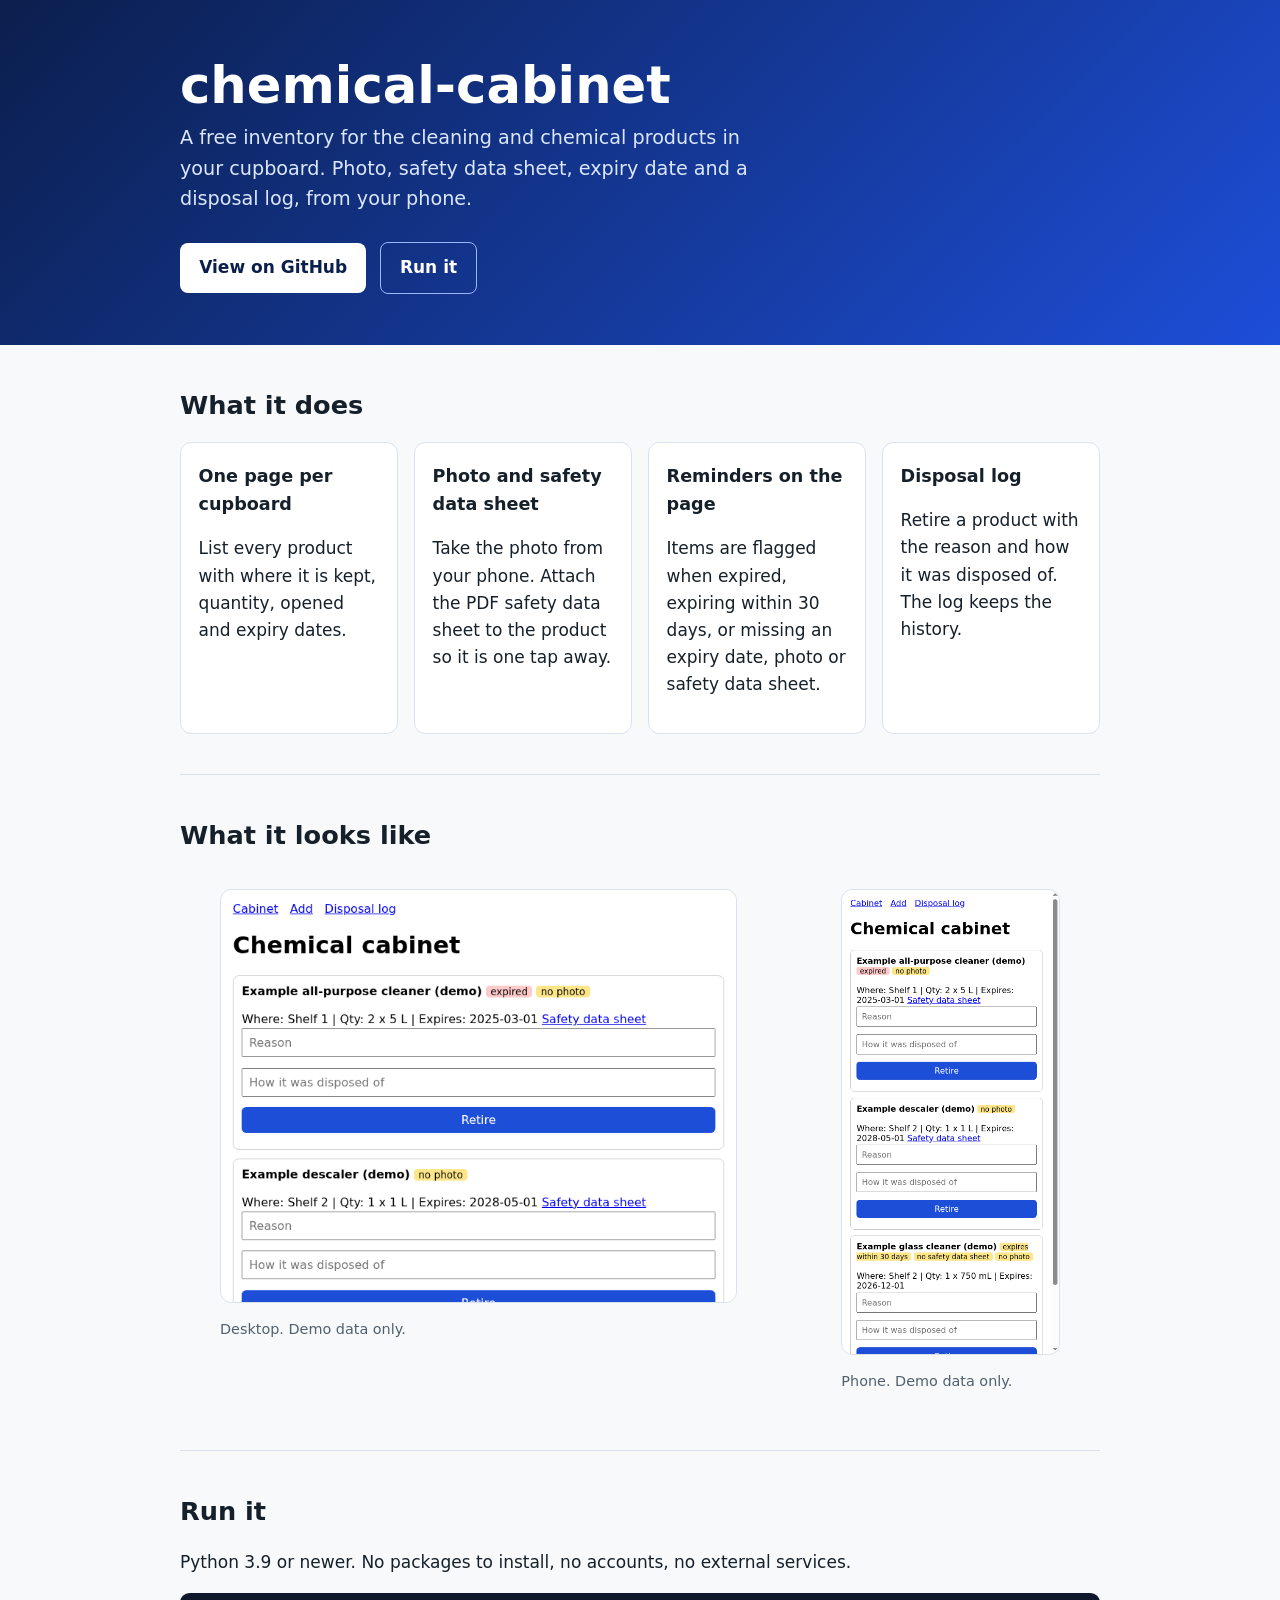
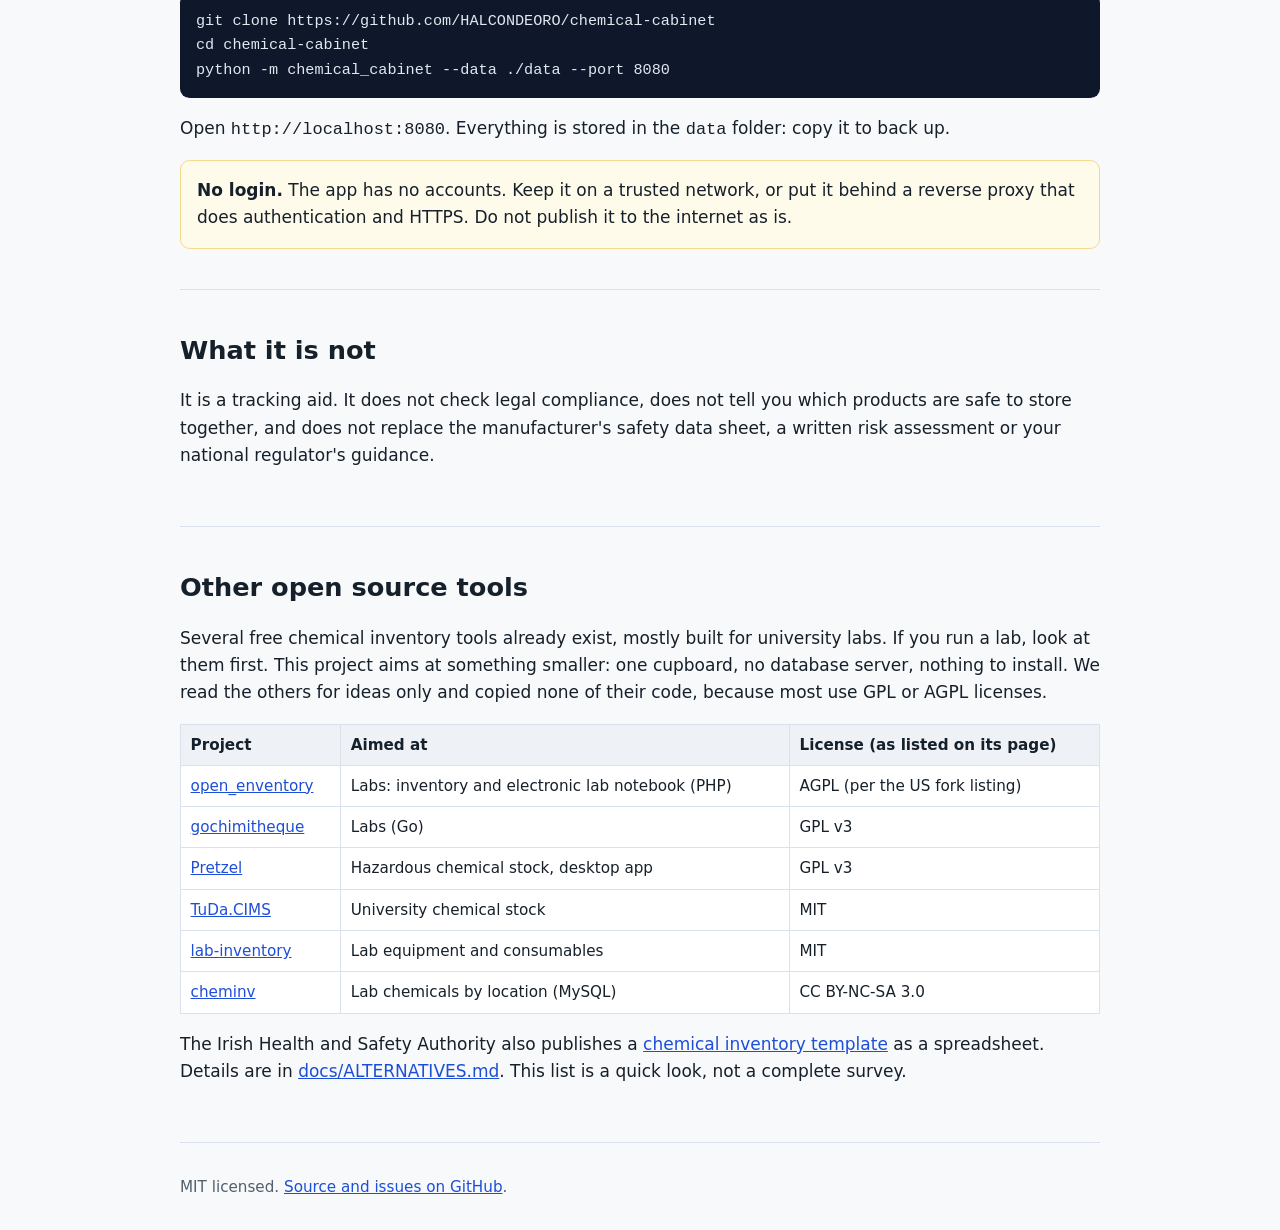
==== docs/index.html @ fd1d48db "Initial version: inventory, expiry flags, disposal log, docs and project page" ====
<!doctype html>
<html lang="en">
<head>
<meta charset="utf-8">
<meta name="viewport" content="width=device-width, initial-scale=1">
<title>chemical-cabinet: a free chemical cupboard inventory</title>
<meta name="description" content="Free, self-hosted inventory for the chemical products in a cupboard: photos, safety data sheets, expiry checks and a disposal log. For associations and small businesses.">
<style>
:root{--ink:#16202a;--mute:#52606d;--bg:#f7f9fb;--card:#fff;--line:#d9e2ec;--brand:#1d4ed8;--warn:#fde68a}
*{box-sizing:border-box}
body{margin:0;font:17px/1.6 system-ui,-apple-system,Segoe UI,Roboto,sans-serif;color:var(--ink);background:var(--bg)}
.wrap{max-width:60rem;margin:auto;padding:0 1.25rem}
header{background:linear-gradient(135deg,#0b1f4d,#1d4ed8);color:#fff;padding:3.5rem 0 3rem}
header h1{font-size:clamp(2rem,6vw,3.2rem);margin:0 0 .5rem;line-height:1.15}
header p{font-size:1.2rem;max-width:38rem;margin:.3rem 0 1.5rem;color:#dbe7ff}
.btn{display:inline-block;background:#fff;color:#0b1f4d;padding:.7rem 1.2rem;border-radius:.5rem;font-weight:600;text-decoration:none;margin:.2rem .5rem .2rem 0}
.btn.alt{background:transparent;color:#fff;border:1px solid #9bb7ff}
section{padding:2.5rem 0;border-bottom:1px solid var(--line)}
h2{font-size:1.6rem;margin:0 0 1rem}
.grid{display:grid;gap:1rem;grid-template-columns:repeat(auto-fit,minmax(12.5rem,1fr))}
.card{background:var(--card);border:1px solid var(--line);border-radius:.7rem;padding:1.1rem}
.card h3{margin:.1rem 0 .4rem;font-size:1.1rem}
.shots{display:grid;gap:1.5rem;grid-template-columns:1fr;align-items:start}
@media(min-width:760px){.shots{grid-template-columns:2fr 1fr}}
.shots img{width:100%;height:auto;border:1px solid var(--line);border-radius:.7rem;background:#fff}
figcaption{color:var(--mute);font-size:.9rem;margin-top:.4rem}
pre{background:#0f172a;color:#e2e8f0;padding:1rem;border-radius:.6rem;overflow:auto;font-size:.95rem}
.note{background:#fffbeb;border:1px solid #f5d98b;border-radius:.6rem;padding:1rem}
table{border-collapse:collapse;width:100%;font-size:.95rem;background:#fff}
th,td{border:1px solid var(--line);padding:.5rem .6rem;text-align:left;vertical-align:top}
th{background:#eef2f7}
.tablewrap{overflow-x:auto}
a{color:var(--brand)}
footer{padding:2rem 0;color:var(--mute);font-size:.95rem}
</style>
</head>
<body>
<header><div class="wrap">
<h1>chemical-cabinet</h1>
<p>A free inventory for the cleaning and chemical products in your cupboard. Photo, safety data sheet, expiry date and a disposal log, from your phone.</p>
<a class="btn" href="https://github.com/HALCONDEORO/chemical-cabinet">View on GitHub</a>
<a class="btn alt" href="#run">Run it</a>
</div></header>
<main class="wrap">
<section>
<h2>What it does</h2>
<div class="grid">
<div class="card"><h3>One page per cupboard</h3><p>List every product with where it is kept, quantity, opened and expiry dates.</p></div>
<div class="card"><h3>Photo and safety data sheet</h3><p>Take the photo from your phone. Attach the PDF safety data sheet to the product so it is one tap away.</p></div>
<div class="card"><h3>Reminders on the page</h3><p>Items are flagged when expired, expiring within 30 days, or missing an expiry date, photo or safety data sheet.</p></div>
<div class="card"><h3>Disposal log</h3><p>Retire a product with the reason and how it was disposed of. The log keeps the history.</p></div>
</div>
</section>
<section>
<h2>What it looks like</h2>
<div class="shots">
<figure><img src="assets/app-desktop.png" alt="Cabinet page on a desktop browser with demo products and expiry flags"><figcaption>Desktop. Demo data only.</figcaption></figure>
<figure><img src="assets/app-mobile.png" alt="Cabinet page on a phone with demo products and expiry flags"><figcaption>Phone. Demo data only.</figcaption></figure>
</div>
</section>
<section id="run">
<h2>Run it</h2>
<p>Python 3.9 or newer. No packages to install, no accounts, no external services.</p>
<pre>git clone https://github.com/HALCONDEORO/chemical-cabinet
cd chemical-cabinet
python -m chemical_cabinet --data ./data --port 8080</pre>
<p>Open <code>http://localhost:8080</code>. Everything is stored in the <code>data</code> folder: copy it to back up.</p>
<div class="note"><b>No login.</b> The app has no accounts. Keep it on a trusted network, or put it behind a reverse proxy that does authentication and HTTPS. Do not publish it to the internet as is.</div>
</section>
<section>
<h2>What it is not</h2>
<p>It is a tracking aid. It does not check legal compliance, does not tell you which products are safe to store together, and does not replace the manufacturer's safety data sheet, a written risk assessment or your national regulator's guidance.</p>
</section>
<section>
<h2>Other open source tools</h2>
<p>Several free chemical inventory tools already exist, mostly built for university labs. If you run a lab, look at them first. This project aims at something smaller: one cupboard, no database server, nothing to install. We read the others for ideas only and copied none of their code, because most use GPL or AGPL licenses.</p>
<div class="tablewrap"><table>
<tr><th>Project</th><th>Aimed at</th><th>License (as listed on its page)</th></tr>
<tr><td><a href="https://github.com/ICIQ-DMP/open-enventory">open_enventory</a></td><td>Labs: inventory and electronic lab notebook (PHP)</td><td>AGPL (per the US fork listing)</td></tr>
<tr><td><a href="https://github.com/tbellembois/gochimitheque">gochimitheque</a></td><td>Labs (Go)</td><td>GPL v3</td></tr>
<tr><td><a href="https://github.com/GetPretzel/Pretzel">Pretzel</a></td><td>Hazardous chemical stock, desktop app</td><td>GPL v3</td></tr>
<tr><td><a href="https://github.com/projectcims/tuda.cims">TuDa.CIMS</a></td><td>University chemical stock</td><td>MIT</td></tr>
<tr><td><a href="https://github.com/hitaishi2222/lab-inventory">lab-inventory</a></td><td>Lab equipment and consumables</td><td>MIT</td></tr>
<tr><td><a href="https://github.com/tmorrell/cheminv">cheminv</a></td><td>Lab chemicals by location (MySQL)</td><td>CC BY-NC-SA 3.0</td></tr>
</table></div>
<p>The Irish Health and Safety Authority also publishes a <a href="https://www.hsa.ie/eng/publications_and_forms/publications/chemical_and_hazardous_substances/chemical_inventory_template/">chemical inventory template</a> as a spreadsheet. Details are in <a href="https://github.com/HALCONDEORO/chemical-cabinet/blob/main/docs/ALTERNATIVES.md">docs/ALTERNATIVES.md</a>. This list is a quick look, not a complete survey.</p>
</section>
</main>
<footer><div class="wrap">MIT licensed. <a href="https://github.com/HALCONDEORO/chemical-cabinet">Source and issues on GitHub</a>.</div></footer>
</body>
</html>
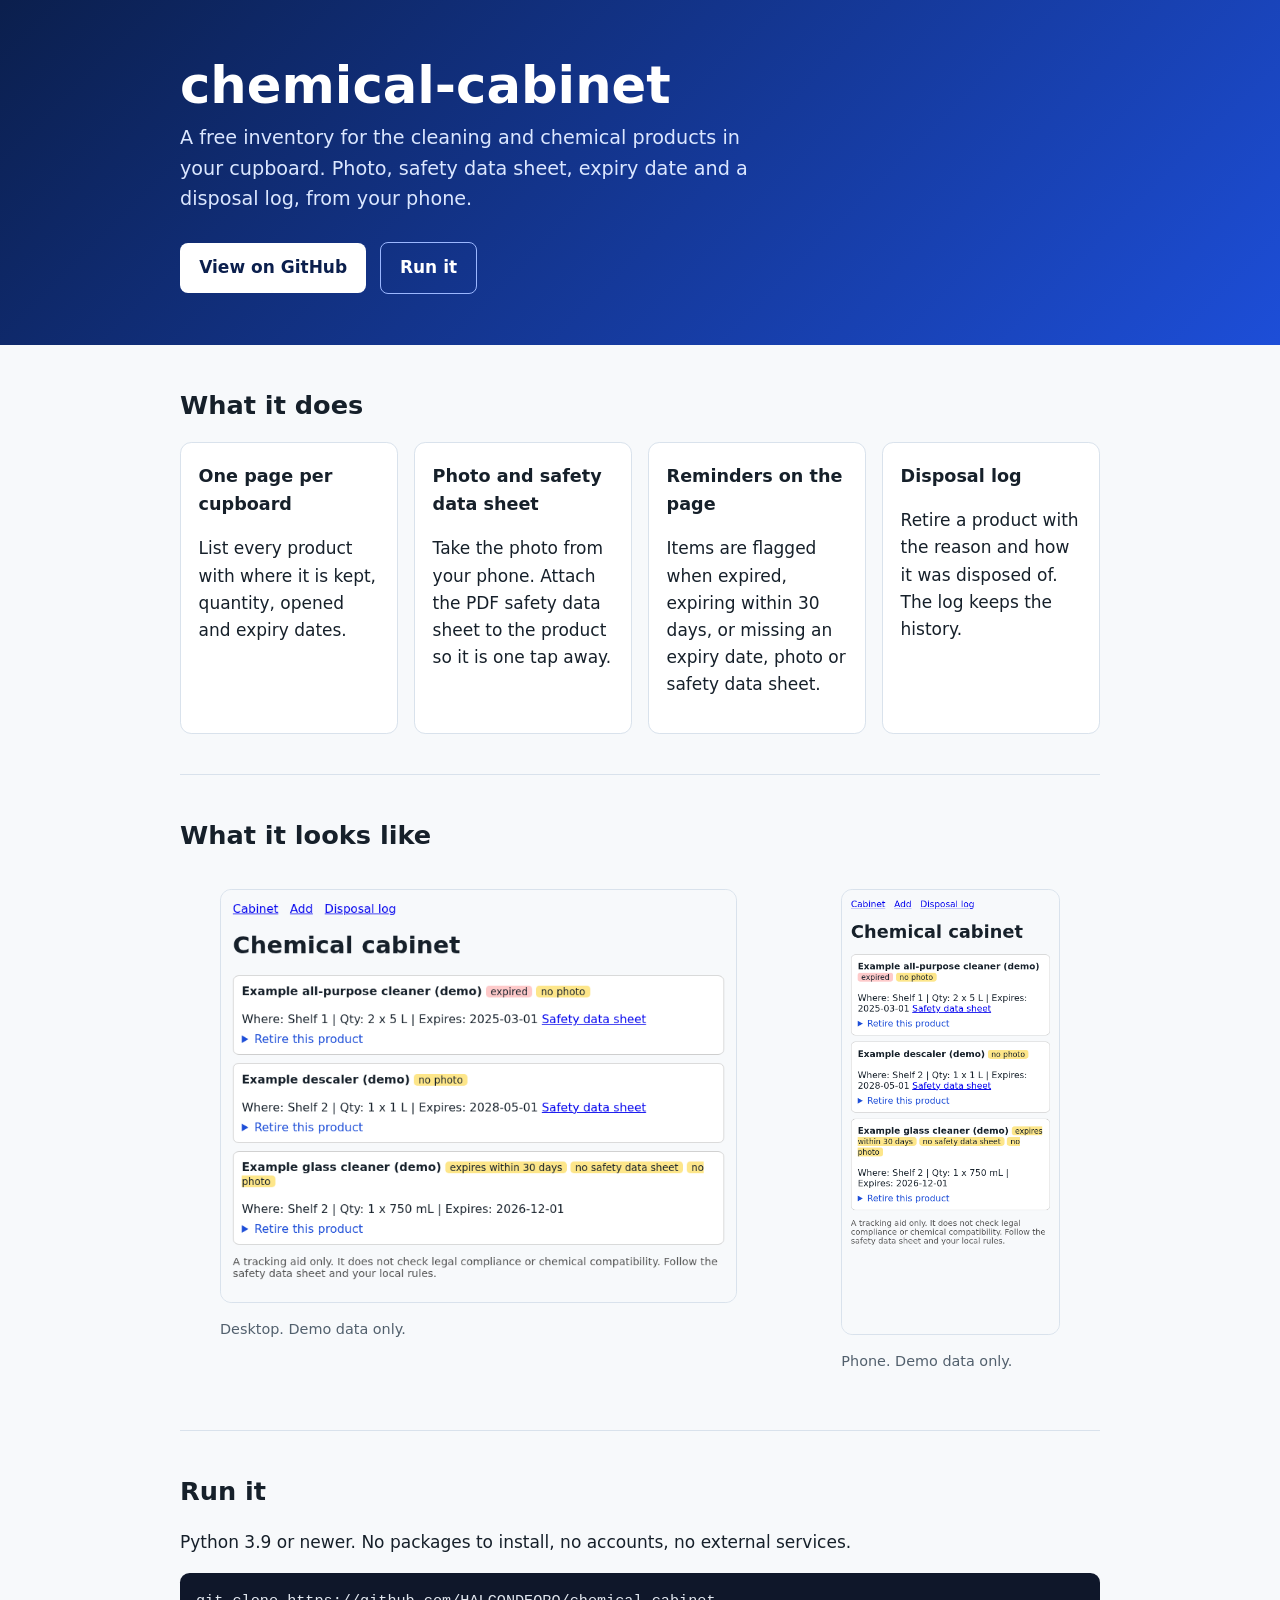
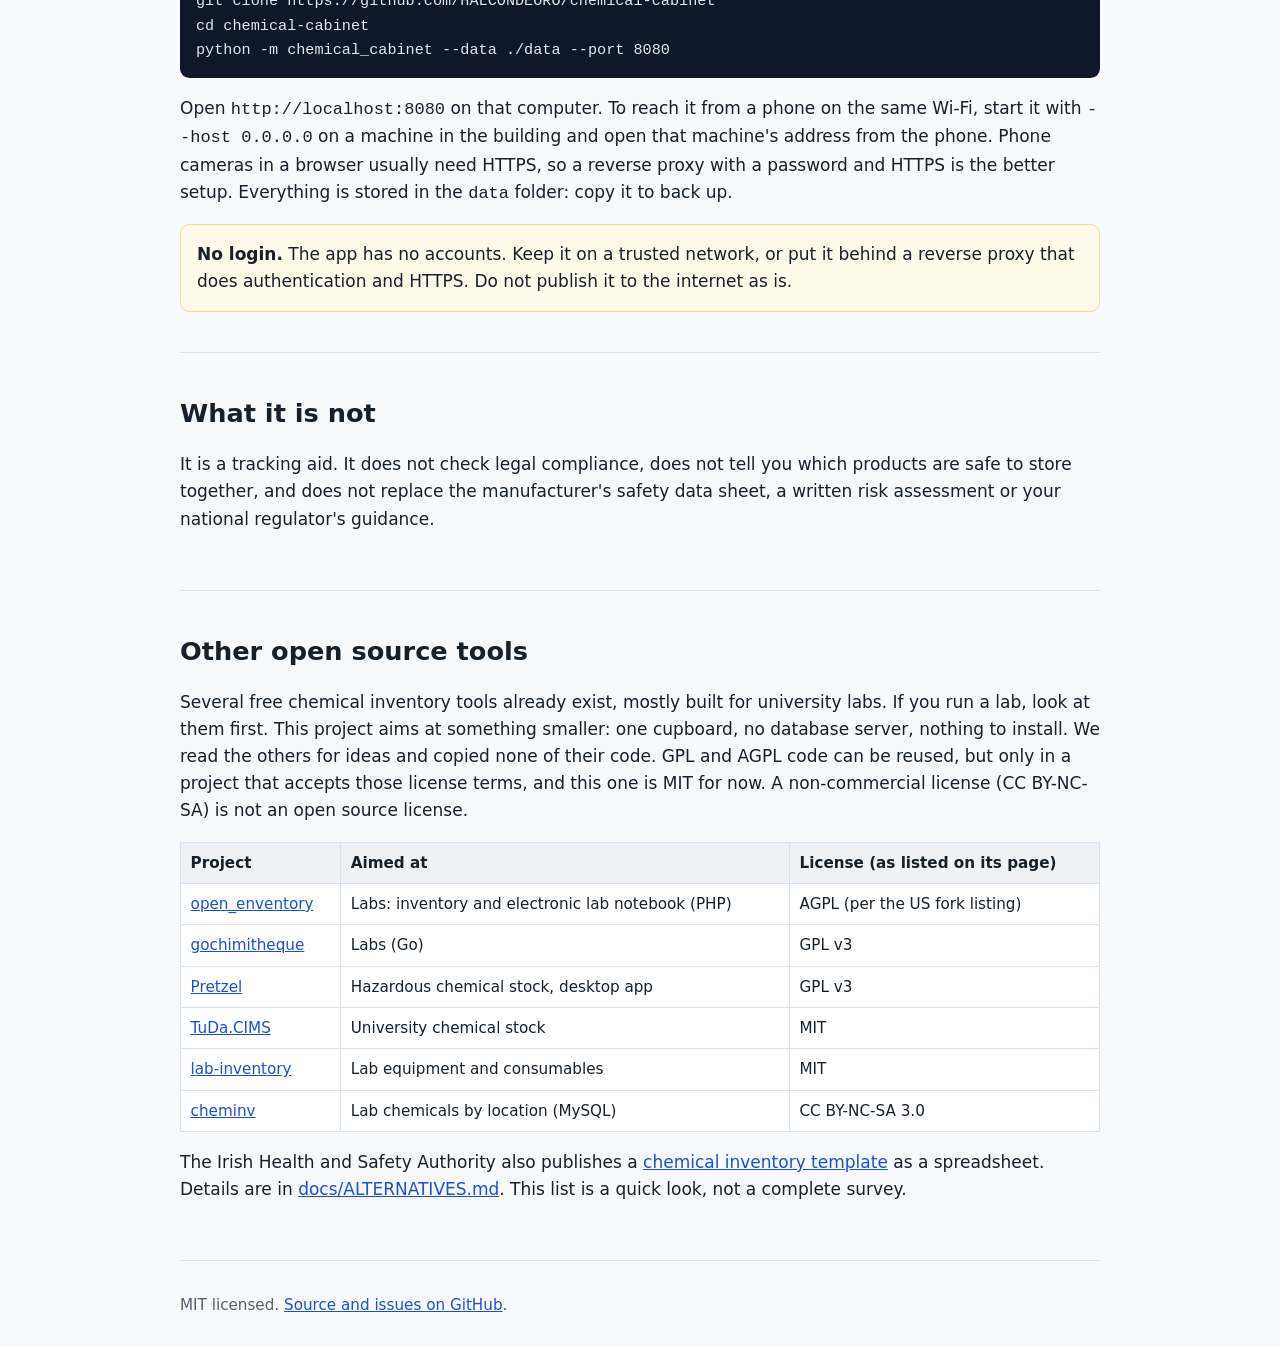
==== commit 5eaed19f: "Explain LAN use, soften license wording, compact retire form" ====
--- a/docs/index.html
+++ b/docs/index.html
@@ -64,7 +64,7 @@
 <pre>git clone https://github.com/HALCONDEORO/chemical-cabinet
 cd chemical-cabinet
 python -m chemical_cabinet --data ./data --port 8080</pre>
-<p>Open <code>http://localhost:8080</code>. Everything is stored in the <code>data</code> folder: copy it to back up.</p>
+<p>Open <code>http://localhost:8080</code> on that computer. To reach it from a phone on the same Wi-Fi, start it with <code>--host 0.0.0.0</code> on a machine in the building and open that machine's address from the phone. Phone cameras in a browser usually need HTTPS, so a reverse proxy with a password and HTTPS is the better setup. Everything is stored in the <code>data</code> folder: copy it to back up.</p>
 <div class="note"><b>No login.</b> The app has no accounts. Keep it on a trusted network, or put it behind a reverse proxy that does authentication and HTTPS. Do not publish it to the internet as is.</div>
 </section>
 <section>
@@ -73,7 +73,7 @@
 </section>
 <section>
 <h2>Other open source tools</h2>
-<p>Several free chemical inventory tools already exist, mostly built for university labs. If you run a lab, look at them first. This project aims at something smaller: one cupboard, no database server, nothing to install. We read the others for ideas only and copied none of their code, because most use GPL or AGPL licenses.</p>
+<p>Several free chemical inventory tools already exist, mostly built for university labs. If you run a lab, look at them first. This project aims at something smaller: one cupboard, no database server, nothing to install. We read the others for ideas and copied none of their code. GPL and AGPL code can be reused, but only in a project that accepts those license terms, and this one is MIT for now. A non-commercial license (CC BY-NC-SA) is not an open source license.</p>
 <div class="tablewrap"><table>
 <tr><th>Project</th><th>Aimed at</th><th>License (as listed on its page)</th></tr>
 <tr><td><a href="https://github.com/ICIQ-DMP/open-enventory">open_enventory</a></td><td>Labs: inventory and electronic lab notebook (PHP)</td><td>AGPL (per the US fork listing)</td></tr>
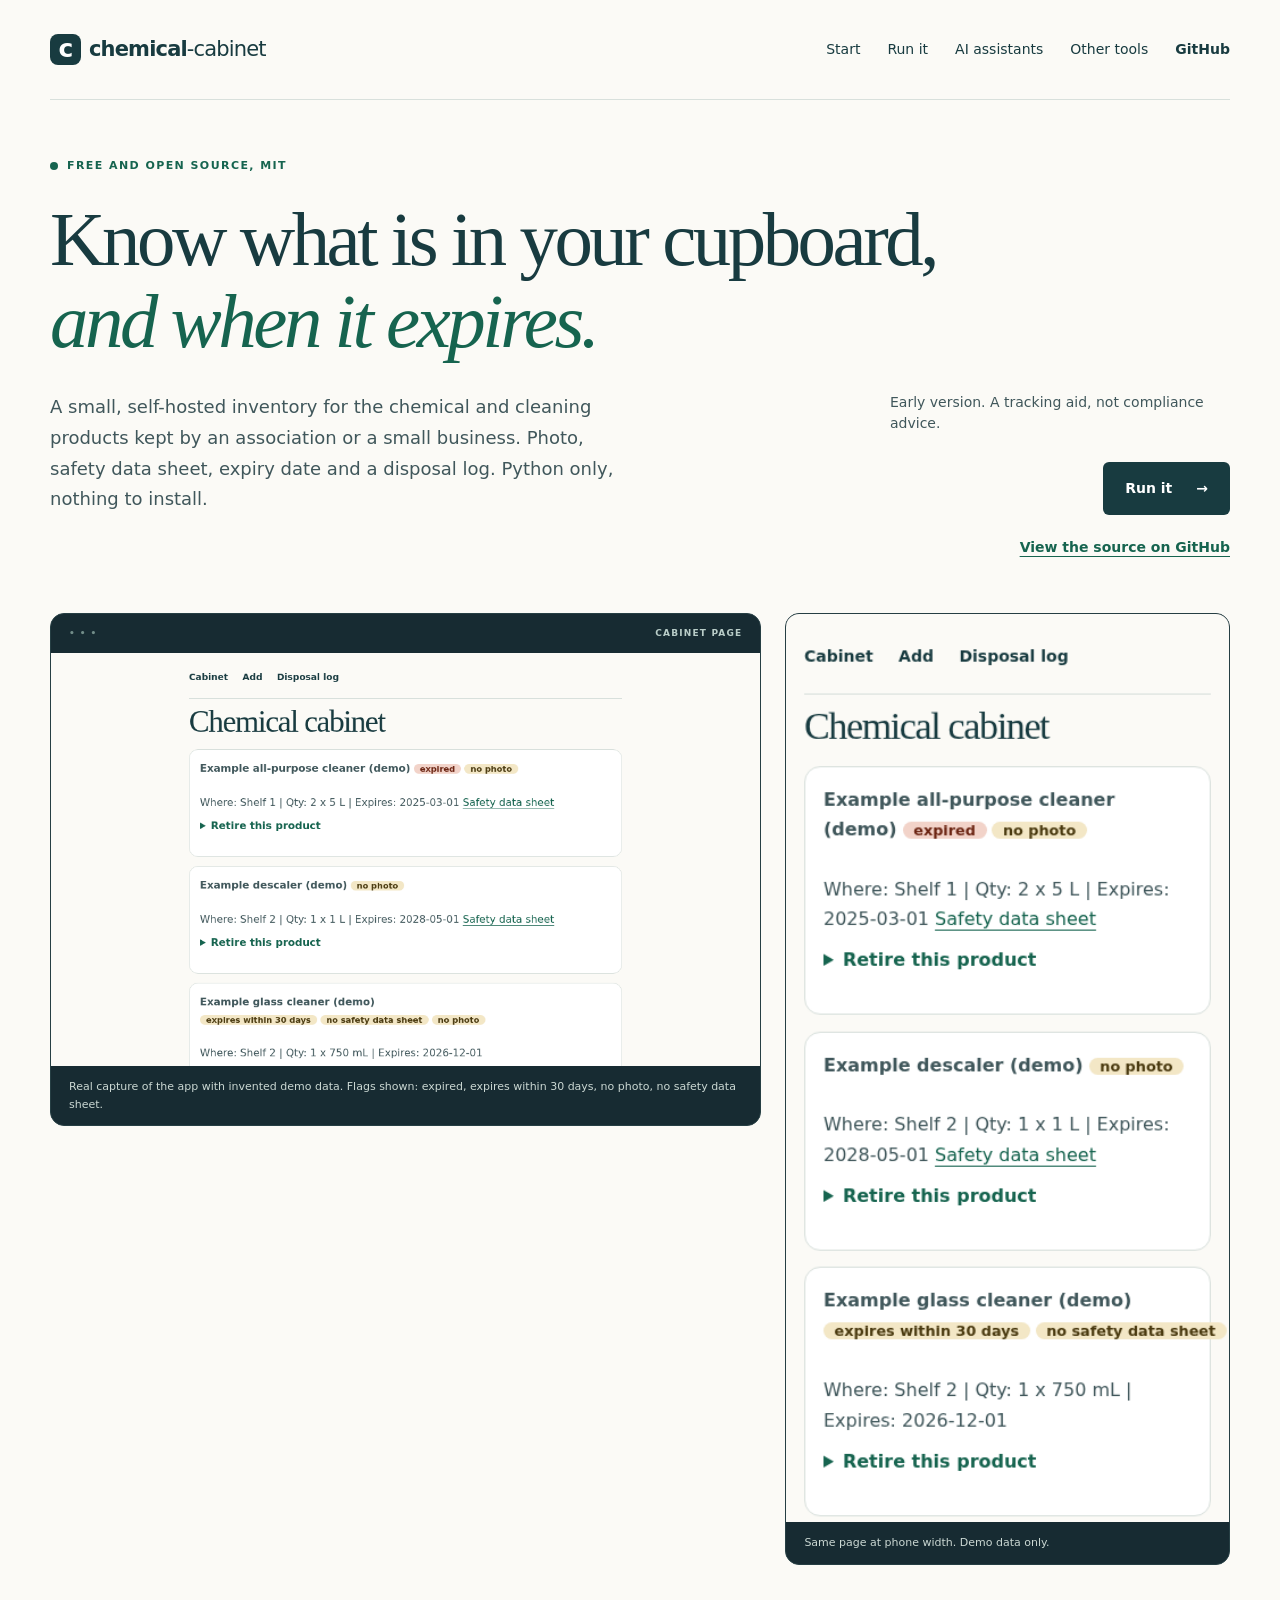
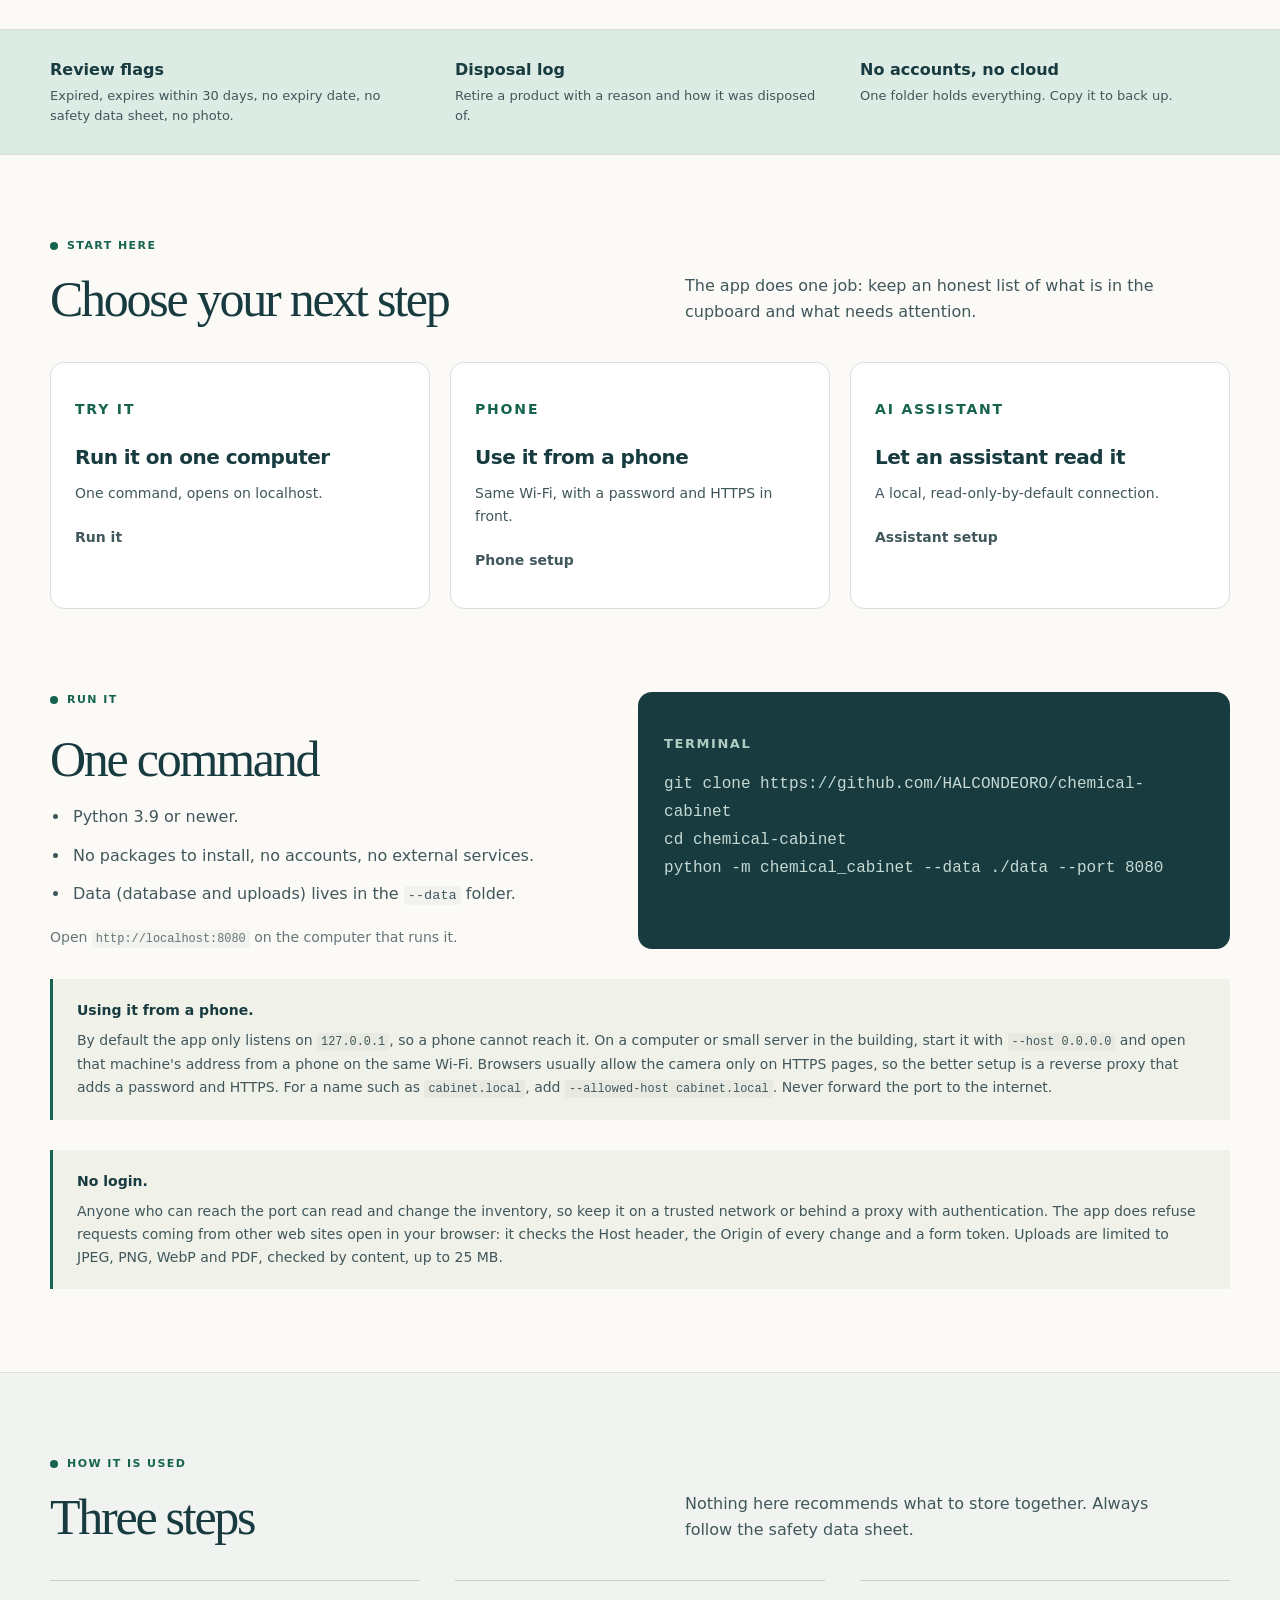
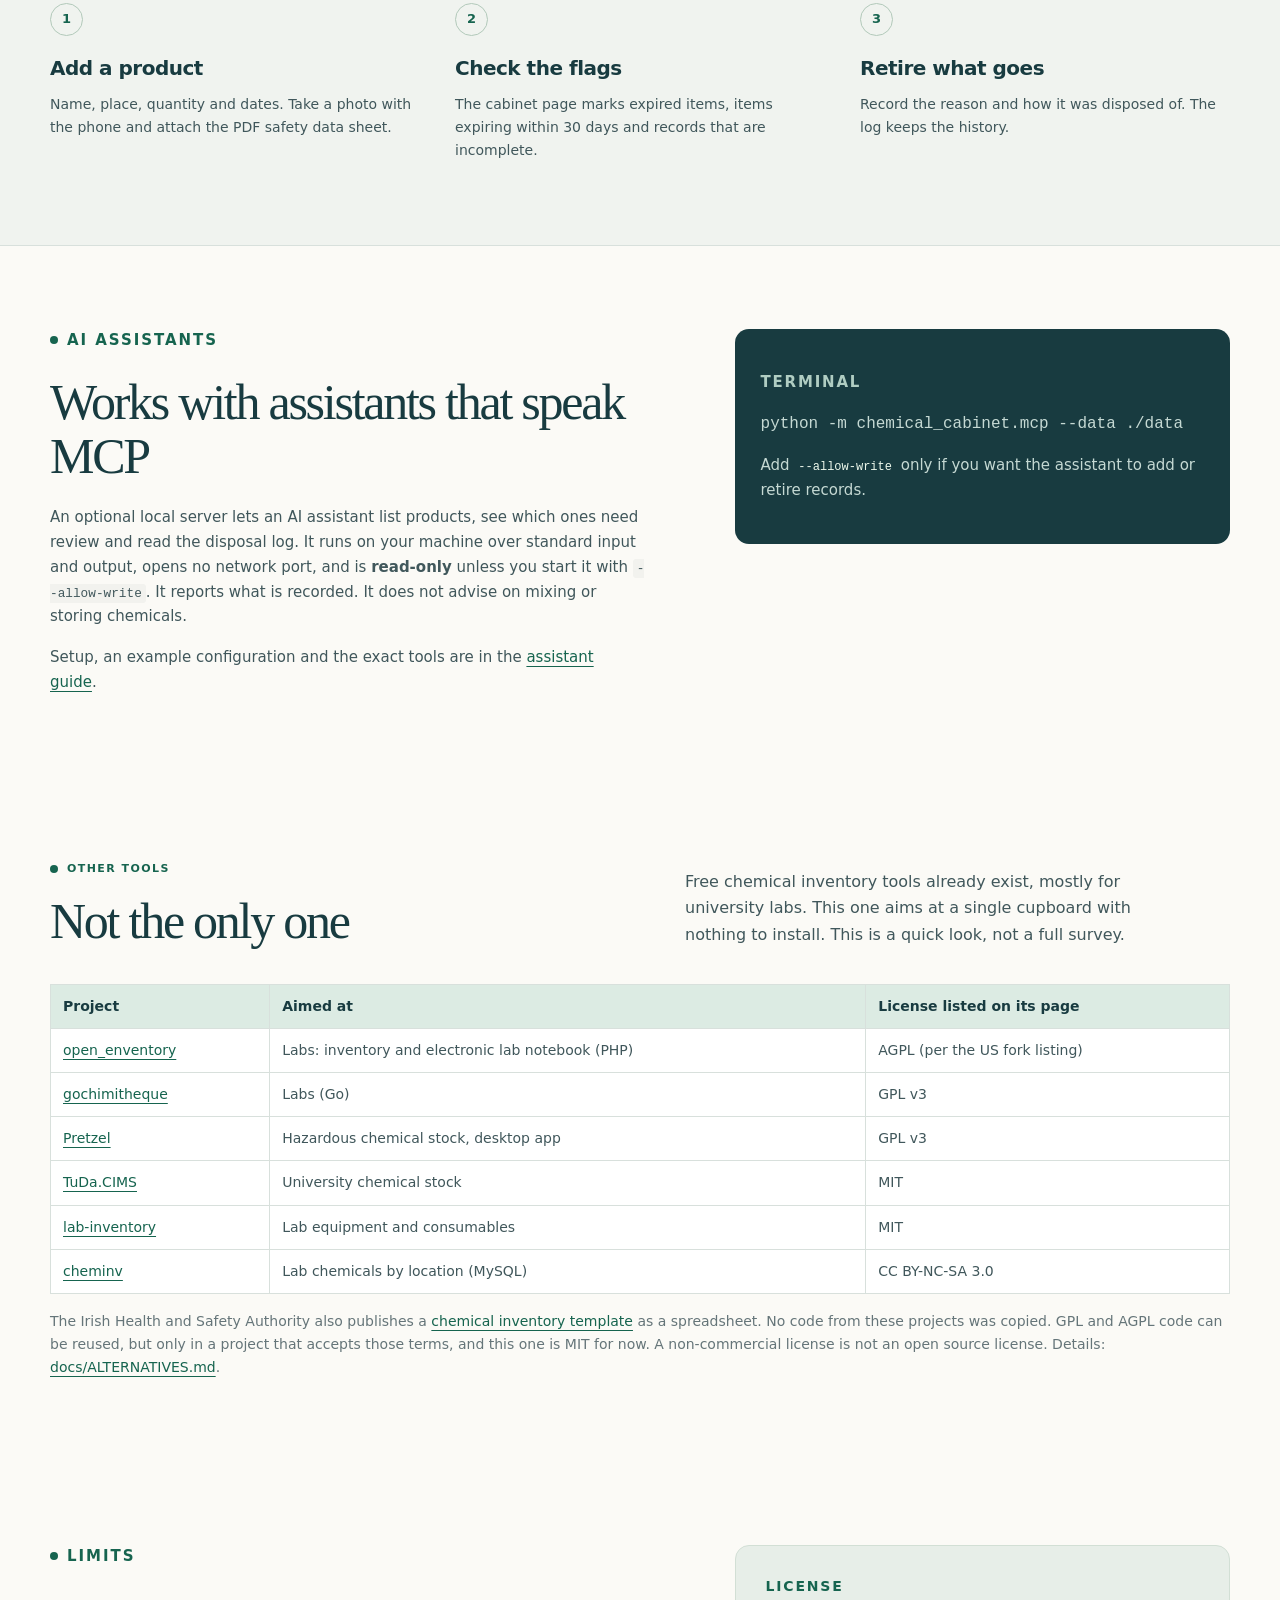
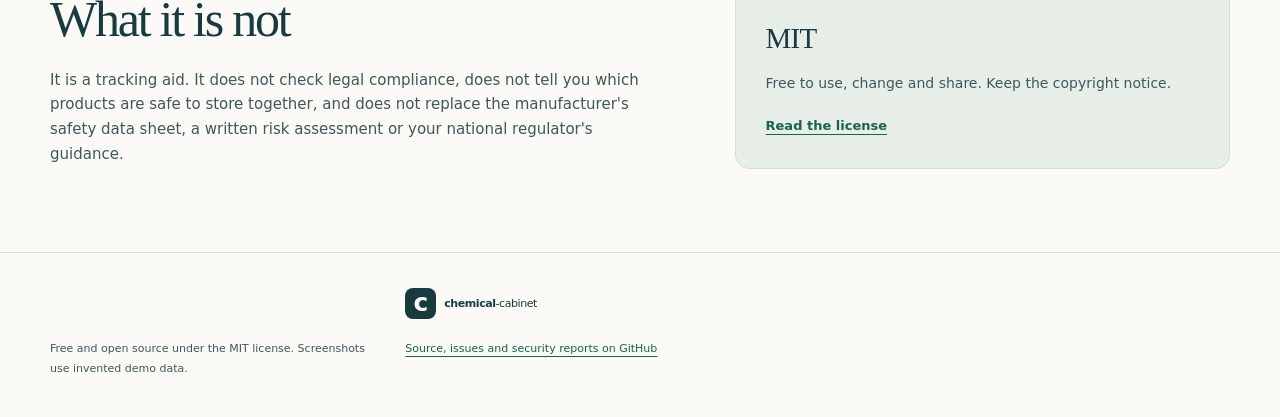
==== commit 75f6fd50: "Add CSRF/Host/Origin checks, MCP server, AI guide, restyled site and app" ====
--- a/docs/index.html
+++ b/docs/index.html
@@ -3,79 +3,85 @@
 <head>
 <meta charset="utf-8">
 <meta name="viewport" content="width=device-width, initial-scale=1">
-<title>chemical-cabinet: a free chemical cupboard inventory</title>
+<title>chemical-cabinet: a free inventory for your chemical cupboard</title>
 <meta name="description" content="Free, self-hosted inventory for the chemical products in a cupboard: photos, safety data sheets, expiry checks and a disposal log. For associations and small businesses.">
-<style>
-:root{--ink:#16202a;--mute:#52606d;--bg:#f7f9fb;--card:#fff;--line:#d9e2ec;--brand:#1d4ed8;--warn:#fde68a}
-*{box-sizing:border-box}
-body{margin:0;font:17px/1.6 system-ui,-apple-system,Segoe UI,Roboto,sans-serif;color:var(--ink);background:var(--bg)}
-.wrap{max-width:60rem;margin:auto;padding:0 1.25rem}
-header{background:linear-gradient(135deg,#0b1f4d,#1d4ed8);color:#fff;padding:3.5rem 0 3rem}
-header h1{font-size:clamp(2rem,6vw,3.2rem);margin:0 0 .5rem;line-height:1.15}
-header p{font-size:1.2rem;max-width:38rem;margin:.3rem 0 1.5rem;color:#dbe7ff}
-.btn{display:inline-block;background:#fff;color:#0b1f4d;padding:.7rem 1.2rem;border-radius:.5rem;font-weight:600;text-decoration:none;margin:.2rem .5rem .2rem 0}
-.btn.alt{background:transparent;color:#fff;border:1px solid #9bb7ff}
-section{padding:2.5rem 0;border-bottom:1px solid var(--line)}
-h2{font-size:1.6rem;margin:0 0 1rem}
-.grid{display:grid;gap:1rem;grid-template-columns:repeat(auto-fit,minmax(12.5rem,1fr))}
-.card{background:var(--card);border:1px solid var(--line);border-radius:.7rem;padding:1.1rem}
-.card h3{margin:.1rem 0 .4rem;font-size:1.1rem}
-.shots{display:grid;gap:1.5rem;grid-template-columns:1fr;align-items:start}
-@media(min-width:760px){.shots{grid-template-columns:2fr 1fr}}
-.shots img{width:100%;height:auto;border:1px solid var(--line);border-radius:.7rem;background:#fff}
-figcaption{color:var(--mute);font-size:.9rem;margin-top:.4rem}
-pre{background:#0f172a;color:#e2e8f0;padding:1rem;border-radius:.6rem;overflow:auto;font-size:.95rem}
-.note{background:#fffbeb;border:1px solid #f5d98b;border-radius:.6rem;padding:1rem}
-table{border-collapse:collapse;width:100%;font-size:.95rem;background:#fff}
-th,td{border:1px solid var(--line);padding:.5rem .6rem;text-align:left;vertical-align:top}
-th{background:#eef2f7}
-.tablewrap{overflow-x:auto}
-a{color:var(--brand)}
-footer{padding:2rem 0;color:var(--mute);font-size:.95rem}
-</style>
+<link rel="stylesheet" href="site/styles.css">
+<style>.lead-hero{margin-top:42px;border-radius:var(--radius);overflow:hidden}.lead-hero img{display:block;width:100%;height:auto}.faces{display:grid;grid-template-columns:1.6fr 1fr;gap:24px;margin-top:42px;align-items:start}.faces figure{background:#172b32;border-radius:var(--radius);overflow:hidden;border:1px solid #263f44}.faces img{display:block;width:100%;height:auto}.faces figcaption{padding:12px 18px;color:#cbd8d3;font-size:11px;line-height:1.6}.table-wrap{overflow-x:auto}table{border-collapse:collapse;width:100%;font-size:14px;background:#fff}th,td{border:1px solid var(--line);padding:10px 12px;text-align:left;vertical-align:top}th{background:var(--mint);color:var(--ink)}@media(max-width:850px){.faces{grid-template-columns:1fr}}.brand-icon{margin-right:8px}</style>
 </head>
 <body>
-<header><div class="wrap">
-<h1>chemical-cabinet</h1>
-<p>A free inventory for the cleaning and chemical products in your cupboard. Photo, safety data sheet, expiry date and a disposal log, from your phone.</p>
-<a class="btn" href="https://github.com/HALCONDEORO/chemical-cabinet">View on GitHub</a>
-<a class="btn alt" href="#run">Run it</a>
-</div></header>
-<main class="wrap">
-<section>
-<h2>What it does</h2>
-<div class="grid">
-<div class="card"><h3>One page per cupboard</h3><p>List every product with where it is kept, quantity, opened and expiry dates.</p></div>
-<div class="card"><h3>Photo and safety data sheet</h3><p>Take the photo from your phone. Attach the PDF safety data sheet to the product so it is one tap away.</p></div>
-<div class="card"><h3>Reminders on the page</h3><p>Items are flagged when expired, expiring within 30 days, or missing an expiry date, photo or safety data sheet.</p></div>
-<div class="card"><h3>Disposal log</h3><p>Retire a product with the reason and how it was disposed of. The log keeps the history.</p></div>
+<a class="skip" href="#start">Skip to content</a>
+<div class="wrap">
+<header class="header">
+<a class="brand" href="#top"><span class="brand-icon">c</span>chemical<span class="brand-light">-cabinet</span></a>
+<nav aria-label="Main"><a href="#start">Start</a><a href="#run">Run it</a><a href="#ai">AI assistants</a><a href="#others">Other tools</a><a class="repo" href="https://github.com/HALCONDEORO/chemical-cabinet">GitHub</a></nav>
+</header>
+<main id="top">
+<section class="hero">
+<p class="eyebrow"><span class="signal"></span>Free and open source, MIT</p>
+<h1>Know what is in your cupboard, <em>and when it expires.</em></h1>
+<div class="hero-bottom">
+<p>A small, self-hosted inventory for the chemical and cleaning products kept by an association or a small business. Photo, safety data sheet, expiry date and a disposal log. Python only, nothing to install.</p>
+<div class="hero-actions">
+<p class="hero-status">Early version. A tracking aid, not compliance advice.</p>
+<a class="button" href="#run">Run it <span aria-hidden="true">&rarr;</span></a>
+<a class="text-link" href="https://github.com/HALCONDEORO/chemical-cabinet">View the source on GitHub</a>
+</div>
+</div>
+<div class="faces">
+<figure><div class="window-bar" style="display:flex;justify-content:space-between;padding:12px 18px;color:#b9cdc8;font-size:9px;letter-spacing:.13em;font-weight:650"><span style="letter-spacing:5px;color:#728d89">&bull;&bull;&bull;</span><span>CABINET PAGE</span></div><img src="assets/app-desktop.png" alt="The cabinet page in a desktop browser, listing three demo products with review flags"><figcaption>Real capture of the app with invented demo data. Flags shown: expired, expires within 30 days, no photo, no safety data sheet.</figcaption></figure>
+<figure><img src="assets/app-mobile.png" alt="The cabinet page on a phone"><figcaption>Same page at phone width. Demo data only.</figcaption></figure>
 </div>
 </section>
-<section>
-<h2>What it looks like</h2>
-<div class="shots">
-<figure><img src="assets/app-desktop.png" alt="Cabinet page on a desktop browser with demo products and expiry flags"><figcaption>Desktop. Demo data only.</figcaption></figure>
-<figure><img src="assets/app-mobile.png" alt="Cabinet page on a phone with demo products and expiry flags"><figcaption>Phone. Demo data only.</figcaption></figure>
+</main>
+</div>
+<div class="summary-band"><div class="wrap summary">
+<p><strong>Review flags</strong><span>Expired, expires within 30 days, no expiry date, no safety data sheet, no photo.</span></p>
+<p><strong>Disposal log</strong><span>Retire a product with a reason and how it was disposed of.</span></p>
+<p><strong>No accounts, no cloud</strong><span>One folder holds everything. Copy it to back up.</span></p>
+</div></div>
+<div class="wrap">
+<section class="section start-section" id="start">
+<div class="section-head"><div><p class="eyebrow"><span class="signal"></span>Start here</p><h2>Choose your next step</h2></div><p>The app does one job: keep an honest list of what is in the cupboard and what needs attention.</p></div>
+<div class="task-routes">
+<a href="#run"><p class="eyebrow">Try it</p><h3>Run it on one computer</h3><p>One command, opens on localhost.</p><span class="text-link">Run it</span></a>
+<a href="#phone"><p class="eyebrow">Phone</p><h3>Use it from a phone</h3><p>Same Wi-Fi, with a password and HTTPS in front.</p><span class="text-link">Phone setup</span></a>
+<a href="#ai"><p class="eyebrow">AI assistant</p><h3>Let an assistant read it</h3><p>A local, read-only-by-default connection.</p><span class="text-link">Assistant setup</span></a>
 </div>
 </section>
-<section id="run">
-<h2>Run it</h2>
-<p>Python 3.9 or newer. No packages to install, no accounts, no external services.</p>
-<pre>git clone https://github.com/HALCONDEORO/chemical-cabinet
+<section class="section" id="run">
+<div class="install-grid">
+<div class="requirements"><p class="eyebrow"><span class="signal"></span>Run it</p><h2>One command</h2>
+<ul><li>Python 3.9 or newer.</li><li>No packages to install, no accounts, no external services.</li><li>Data (database and uploads) lives in the <code>--data</code> folder.</li></ul>
+<p class="muted">Open <code>http://localhost:8080</code> on the computer that runs it.</p></div>
+<div class="terminal"><p class="terminal-title">TERMINAL</p><pre>git clone https://github.com/HALCONDEORO/chemical-cabinet
 cd chemical-cabinet
-python -m chemical_cabinet --data ./data --port 8080</pre>
-<p>Open <code>http://localhost:8080</code> on that computer. To reach it from a phone on the same Wi-Fi, start it with <code>--host 0.0.0.0</code> on a machine in the building and open that machine's address from the phone. Phone cameras in a browser usually need HTTPS, so a reverse proxy with a password and HTTPS is the better setup. Everything is stored in the <code>data</code> folder: copy it to back up.</p>
-<div class="note"><b>No login.</b> The app has no accounts. Keep it on a trusted network, or put it behind a reverse proxy that does authentication and HTTPS. Do not publish it to the internet as is.</div>
+python -m chemical_cabinet --data ./data --port 8080</pre></div>
+</div>
+<div class="note" id="phone"><strong>Using it from a phone.</strong>
+<p>By default the app only listens on <code>127.0.0.1</code>, so a phone cannot reach it. On a computer or small server in the building, start it with <code>--host 0.0.0.0</code> and open that machine's address from a phone on the same Wi-Fi. Browsers usually allow the camera only on HTTPS pages, so the better setup is a reverse proxy that adds a password and HTTPS. For a name such as <code>cabinet.local</code>, add <code>--allowed-host cabinet.local</code>. Never forward the port to the internet.</p></div>
+<div class="note"><strong>No login.</strong>
+<p>Anyone who can reach the port can read and change the inventory, so keep it on a trusted network or behind a proxy with authentication. The app does refuse requests coming from other web sites open in your browser: it checks the Host header, the Origin of every change and a form token. Uploads are limited to JPEG, PNG, WebP and PDF, checked by content, up to 25 MB.</p></div>
 </section>
-<section>
-<h2>What it is not</h2>
-<p>It is a tracking aid. It does not check legal compliance, does not tell you which products are safe to store together, and does not replace the manufacturer's safety data sheet, a written risk assessment or your national regulator's guidance.</p>
+</div>
+<section class="use-section"><div class="wrap section">
+<div class="section-head"><div><p class="eyebrow"><span class="signal"></span>How it is used</p><h2>Three steps</h2></div><p>Nothing here recommends what to store together. Always follow the safety data sheet.</p></div>
+<div class="steps">
+<article><span class="step">1</span><h3>Add a product</h3><p>Name, place, quantity and dates. Take a photo with the phone and attach the PDF safety data sheet.</p></article>
+<article><span class="step">2</span><h3>Check the flags</h3><p>The cabinet page marks expired items, items expiring within 30 days and records that are incomplete.</p></article>
+<article><span class="step">3</span><h3>Retire what goes</h3><p>Record the reason and how it was disposed of. The log keeps the history.</p></article>
+</div>
+</div></section>
+<div class="wrap">
+<section class="section" id="ai">
+<div class="split"><div><p class="eyebrow"><span class="signal"></span>AI assistants</p><h2>Works with assistants that speak MCP</h2>
+<p>An optional local server lets an AI assistant list products, see which ones need review and read the disposal log. It runs on your machine over standard input and output, opens no network port, and is <strong>read-only</strong> unless you start it with <code>--allow-write</code>. It reports what is recorded. It does not advise on mixing or storing chemicals.</p>
+<p>Setup, an example configuration and the exact tools are in the <a href="https://github.com/HALCONDEORO/chemical-cabinet/blob/main/docs/AI-AGENTS.md">assistant guide</a>.</p></div>
+<div class="terminal"><p class="terminal-title">TERMINAL</p><pre>python -m chemical_cabinet.mcp --data ./data</pre><p>Add <code>--allow-write</code> only if you want the assistant to add or retire records.</p></div></div>
 </section>
-<section>
-<h2>Other open source tools</h2>
-<p>Several free chemical inventory tools already exist, mostly built for university labs. If you run a lab, look at them first. This project aims at something smaller: one cupboard, no database server, nothing to install. We read the others for ideas and copied none of their code. GPL and AGPL code can be reused, but only in a project that accepts those license terms, and this one is MIT for now. A non-commercial license (CC BY-NC-SA) is not an open source license.</p>
-<div class="tablewrap"><table>
-<tr><th>Project</th><th>Aimed at</th><th>License (as listed on its page)</th></tr>
+<section class="section" id="others">
+<div class="section-head"><div><p class="eyebrow"><span class="signal"></span>Other tools</p><h2>Not the only one</h2></div><p>Free chemical inventory tools already exist, mostly for university labs. This one aims at a single cupboard with nothing to install. This is a quick look, not a full survey.</p></div>
+<div class="table-wrap"><table>
+<tr><th>Project</th><th>Aimed at</th><th>License listed on its page</th></tr>
 <tr><td><a href="https://github.com/ICIQ-DMP/open-enventory">open_enventory</a></td><td>Labs: inventory and electronic lab notebook (PHP)</td><td>AGPL (per the US fork listing)</td></tr>
 <tr><td><a href="https://github.com/tbellembois/gochimitheque">gochimitheque</a></td><td>Labs (Go)</td><td>GPL v3</td></tr>
 <tr><td><a href="https://github.com/GetPretzel/Pretzel">Pretzel</a></td><td>Hazardous chemical stock, desktop app</td><td>GPL v3</td></tr>
@@ -83,9 +89,14 @@
 <tr><td><a href="https://github.com/hitaishi2222/lab-inventory">lab-inventory</a></td><td>Lab equipment and consumables</td><td>MIT</td></tr>
 <tr><td><a href="https://github.com/tmorrell/cheminv">cheminv</a></td><td>Lab chemicals by location (MySQL)</td><td>CC BY-NC-SA 3.0</td></tr>
 </table></div>
-<p>The Irish Health and Safety Authority also publishes a <a href="https://www.hsa.ie/eng/publications_and_forms/publications/chemical_and_hazardous_substances/chemical_inventory_template/">chemical inventory template</a> as a spreadsheet. Details are in <a href="https://github.com/HALCONDEORO/chemical-cabinet/blob/main/docs/ALTERNATIVES.md">docs/ALTERNATIVES.md</a>. This list is a quick look, not a complete survey.</p>
+<p class="muted" style="margin-top:16px">The Irish Health and Safety Authority also publishes a <a href="https://www.hsa.ie/eng/publications_and_forms/publications/chemical_and_hazardous_substances/chemical_inventory_template/">chemical inventory template</a> as a spreadsheet. No code from these projects was copied. GPL and AGPL code can be reused, but only in a project that accepts those terms, and this one is MIT for now. A non-commercial license is not an open source license. Details: <a href="https://github.com/HALCONDEORO/chemical-cabinet/blob/main/docs/ALTERNATIVES.md">docs/ALTERNATIVES.md</a>.</p>
 </section>
-</main>
-<footer><div class="wrap">MIT licensed. <a href="https://github.com/HALCONDEORO/chemical-cabinet">Source and issues on GitHub</a>.</div></footer>
+<section class="section">
+<div class="split"><div><p class="eyebrow"><span class="signal"></span>Limits</p><h2>What it is not</h2>
+<p>It is a tracking aid. It does not check legal compliance, does not tell you which products are safe to store together, and does not replace the manufacturer's safety data sheet, a written risk assessment or your national regulator's guidance.</p></div>
+<div class="license-card"><p class="eyebrow">License</p><h3>MIT</h3><p>Free to use, change and share. Keep the copyright notice.</p><a href="https://github.com/HALCONDEORO/chemical-cabinet/blob/main/LICENSE">Read the license</a></div></div>
+</section>
+</div>
+<footer><div class="wrap footer-inner"><a class="brand" href="#top"><span class="brand-icon">c</span>chemical<span class="brand-light">-cabinet</span></a><p>Free and open source under the MIT license. Screenshots use invented demo data.</p><p><a href="https://github.com/HALCONDEORO/chemical-cabinet">Source, issues and security reports on GitHub</a></p></div></footer>
 </body>
 </html>
--- a/docs/site/styles.css
+++ b/docs/site/styles.css
@@ -0,0 +1,18 @@
+:root{--ink:#183b40;--body:#40575b;--muted:#657579;--paper:#fbfaf6;--line:#d8e0dc;--accent:#16644f;--mint:#dcebe3;--white:#fff;--radius:14px}*{box-sizing:border-box}html{scroll-behavior:smooth;scroll-padding-top:24px}body{margin:0;background:var(--paper);color:var(--body);font:16px/1.65 system-ui,-apple-system,BlinkMacSystemFont,"Segoe UI",sans-serif}a{color:var(--accent);text-underline-offset:4px}a:hover{text-decoration-thickness:2px}a:focus-visible,summary:focus-visible{outline:3px solid #a7442c;outline-offset:5px}h1,h2,h3,p,figure{margin:0}h1,h2,h3{color:var(--ink)}h1,h2{font-family:Georgia,"Times New Roman",serif;font-weight:400;letter-spacing:-.045em;line-height:1.08}h1{font-size:clamp(42px,6vw,80px);max-width:1000px}h1 em{font-weight:400;color:var(--accent)}h2{font-size:clamp(33px,4vw,50px)}h3{font-size:20px;line-height:1.3;letter-spacing:-.025em}p+p{margin-top:16px}.wrap{width:min(1180px,calc(100% - 72px));margin:auto}.header{display:flex;align-items:center;justify-content:space-between;gap:24px;min-height:100px;border-bottom:1px solid var(--line)}.brand{display:flex;align-items:center;gap:0;font-weight:750;letter-spacing:-.04em;color:var(--ink);text-decoration:none;font-size:21px}.brand-light{font-weight:400}.brand-icon{background:var(--ink);color:#fff;width:31px;height:31px;line-height:29px;text-align:center;border-radius:8px;font-size:25px;margin-right:6px}nav{display:flex;gap:27px;align-items:center}nav a{font-size:14px;text-decoration:none;color:var(--ink);min-height:44px;display:flex;align-items:center}.repo{font-weight:650}.hero{padding-top:58px}.eyebrow{display:flex;align-items:center;gap:9px;text-transform:uppercase;font-size:11px;line-height:1.5;font-weight:700;letter-spacing:.13em;color:var(--accent);margin-bottom:24px}.signal{width:8px;height:8px;background:var(--accent);border-radius:50%}.hero-bottom{display:grid;grid-template-columns:1.1fr 1fr;gap:65px;margin-top:28px;align-items:start}.hero-bottom p{max-width:580px;font-size:18px;line-height:1.7}.hero-actions{display:flex;flex-direction:column;align-items:flex-end;gap:12px}.button{padding:15px 22px;display:inline-flex;gap:24px;align-items:center;min-height:52px;background:var(--ink);border-radius:6px;color:#fff;font-weight:600;font-size:14px;text-decoration:none}.button:hover{background:var(--accent)}.text-link{display:inline-block;font-size:14px;font-weight:650;min-height:44px;padding:9px 0}.product{margin-top:42px;border-radius:var(--radius);overflow:hidden;background:#172b32;box-shadow:0 18px 60px #183b4018;border:1px solid #263f44}.window-bar{display:flex;justify-content:space-between;align-items:center;padding:12px 18px;color:#b9cdc8;font-size:9px;letter-spacing:.13em;font-weight:650}.window-bar span:first-child{letter-spacing:5px;color:#728d89}.product img{display:block;width:100%;height:auto}.product figcaption{padding:12px 18px;color:#cbd8d3;font-size:11px;line-height:1.6;letter-spacing:.005em}.summary-band{margin-top:64px;background:var(--mint);border-top:1px solid var(--line);border-bottom:1px solid var(--line)}.summary{display:grid;grid-template-columns:repeat(3,1fr);gap:35px;padding-top:27px;padding-bottom:27px}.summary p{margin:0;font-size:13px;line-height:1.6}.summary strong{display:block;color:var(--ink);font-size:16px}.summary span{display:block;margin-top:3px}.section{padding-top:83px;padding-bottom:83px;scroll-margin-top:12px}.section-head{display:grid;grid-template-columns:1fr 1fr;gap:90px;align-items:end;margin-bottom:36px}.section-head .eyebrow{margin-bottom:17px}.section-head>p{font-size:16px;max-width:500px}.install-grid{display:grid;grid-template-columns:1fr 1.1fr;gap:50px}.requirements ul{padding-left:20px;margin:18px 0}.requirements li{padding-left:3px;margin-bottom:12px}.muted{color:var(--muted);font-size:14px}.terminal{background:var(--ink);padding:26px;border-radius:var(--radius);color:#c5d9d3;min-width:0}.terminal-title,.small-label{font-size:10px;letter-spacing:.12em;font-weight:700;line-height:1.7}.terminal-title{color:#b0cdc2;margin-bottom:19px}.terminal p{font-size:13px;margin:15px 0}.terminal code{color:#eef9ec;background:none;font-size:12px}.terminal pre{margin:0;white-space:pre-wrap;overflow-wrap:anywhere;line-height:1.75}code{font-family:ui-monospace,SFMono-Regular,Consolas,monospace;font-size:.85em;background:#183b400a;border-radius:3px;padding:2px 4px;overflow-wrap:anywhere}.note{border-left:3px solid var(--accent);background:#f0f1e9;padding:20px 24px;margin-top:30px;font-size:14px}.note strong{color:var(--ink)}.note p{margin-top:7px}.use-section{background:#f0f3ef;border-block:1px solid var(--line)}.steps{display:grid;grid-template-columns:repeat(3,1fr);gap:35px}.steps article{border-top:1px solid #c4d0c9;padding-top:22px}.step{display:grid;place-content:center;width:33px;height:33px;border:1px solid #b2c9ba;color:var(--accent);border-radius:50%;font-size:13px;font-weight:650;margin-bottom:19px}.steps p,.help-grid p{margin-top:12px;font-size:14px}.link-row{display:flex;gap:24px;flex-wrap:wrap;margin-top:30px}.link-row a{font-size:14px;font-weight:600;min-height:44px;padding:9px 0}.split{display:grid;grid-template-columns:1.2fr 1fr;gap:90px;align-items:start}.split h2{margin-bottom:22px}.split p{font-size:15px}.license-card{background:#e7eee8;border:1px solid #d2dfd5;padding:30px;border-radius:var(--radius)}.license-card h3{font:400 29px/1.2 Georgia,serif;margin:16px 0}.license-card p{font-size:14px}.license-card a{display:inline-block;margin-top:20px;font-size:13px;font-weight:600}.architecture-section{background:var(--ink);color:#c4d5d0}.architecture-section h2,.architecture-section h3{color:#fff}.architecture-section .eyebrow{color:#acd1bd}.architecture-section .intro{max-width:650px;margin-top:24px;font-size:15px}.architecture{display:grid;grid-template-columns:repeat(3,1fr);gap:30px;margin:35px 0 20px}.architecture>div{border-top:1px solid #49666a;padding-top:17px}.architecture span{font-size:11px;color:#a4c5b8;letter-spacing:.13em}.architecture h3{margin-top:13px}.architecture p{font-size:14px;margin-top:12px}.architecture code{display:block;margin-top:17px;color:#bad8c8;padding:0;background:none;font-size:11px}.architecture-section .text-link{color:#c9e8d7}.help-grid{display:grid;grid-template-columns:1fr 1fr;gap:32px 55px}.help-grid article{border-top:1px solid var(--line);padding-top:20px}footer{border-top:1px solid var(--line);padding:35px 0 40px}.footer-inner{display:grid;grid-template-columns:1fr 1.2fr 1.2fr;gap:20px;align-items:start}.footer-inner p{font-size:11px;line-height:1.8;margin:0}.footer-inner>a{grid-column:2 / -1;font-size:11px}.skip{position:absolute;top:-80px;left:15px;padding:12px;background:#fff;z-index:10}.skip:focus{top:12px}@media(max-width:850px){.wrap{width:calc(100% - 40px)}.header{min-height:85px}.brand{font-size:18px}nav{gap:18px}nav a{font-size:13px}.hero{padding-top:38px}.hero-bottom{gap:25px}.hero-actions{align-items:flex-start}.hero-bottom p{font-size:16px}.section-head{gap:30px}.install-grid{gap:28px}.section{padding-block:60px}.split{gap:30px}.summary{gap:20px}.footer-inner{grid-template-columns:1fr 1fr}.footer-inner .brand{grid-column:1 / -1}}@media(max-width:600px){.wrap{width:calc(100% - 36px)}.header{flex-wrap:wrap;gap:8px;padding-block:18px;min-height:112px}.brand{font-size:20px}nav{width:100%;gap:23px}nav a{font-size:13px;min-height:44px}.repo{margin-left:auto}.hero{padding-top:31px}.eyebrow{font-size:9px;letter-spacing:.1em;margin-bottom:19px}h1{font-size:42px;line-height:1.12}h2{font-size:35px}.hero-bottom,.section-head,.install-grid,.split{grid-template-columns:1fr;gap:23px}.hero-bottom{margin-top:20px}.hero-bottom p{font-size:16px}.hero-actions{gap:5px}.button{width:100%;justify-content:space-between;font-size:13px}.product{margin-top:27px;border-radius:9px}.window-bar{padding:10px 12px;font-size:8px}.window-bar span:last-child{display:none}.product figcaption{padding:11px 13px;font-size:10px}.summary-band{margin-top:35px}.summary{grid-template-columns:1fr;gap:19px;padding-block:24px}.summary p+p{padding-top:16px;border-top:1px solid #c6d6cd}.section{padding-block:44px}.section-head{margin-bottom:26px}.section-head>p{font-size:15px}.section-head .eyebrow{margin-bottom:14px}.requirements li{font-size:14px}.terminal{padding:20px}.terminal code{font-size:11px}.note{padding:17px 18px;font-size:13px;margin-top:24px}.steps,.architecture,.help-grid{grid-template-columns:1fr;gap:27px}.steps article{display:block}.step{margin-bottom:12px}.link-row{gap:5px 18px;margin-top:22px}.link-row a{font-size:13px}.license-card{padding:24px}.license-card h3{font-size:27px}.architecture{gap:25px}.architecture-section .intro{font-size:14px}.footer-inner{grid-template-columns:1fr;gap:17px}.footer-inner .brand,.footer-inner>a{grid-column:auto}.footer-inner p{font-size:12px}}@media(prefers-reduced-motion:reduce){html{scroll-behavior:auto}}
+
+/* Task-based entry and progressive disclosure, without JavaScript. */
+.start-section{padding-bottom:0}.task-routes{display:grid;grid-template-columns:repeat(3,1fr);gap:20px;margin-top:28px}.task-routes>a{display:block;text-decoration:none;border:1px solid var(--line);border-radius:var(--radius);padding:24px;background:var(--white);color:var(--body)}.task-routes>a:hover{border-color:var(--accent)}.task-routes h3{margin-top:12px}.task-routes p{font-size:14px;margin-top:12px}.task-routes .text-link{margin-top:12px}.checkpoints{margin-top:30px;border-top:1px solid var(--line);padding-top:25px}.checkpoints>p{margin-top:9px}.checkpoints ol{display:grid;grid-template-columns:1fr 1fr;gap:16px 42px;padding-left:22px;font-size:14px}.checkpoints li{padding-left:4px}.checkpoints strong{color:var(--ink)}.faq{margin-top:36px}.faq h3{margin-bottom:15px}.faq details{border-top:1px solid var(--line)}.faq details:last-child{border-bottom:1px solid var(--line)}.faq summary{cursor:pointer;min-height:52px;padding:14px 0;color:var(--ink);font-weight:600;font-size:15px}.faq details p{font-size:14px;padding:0 0 20px;max-width:850px}.faq details[open] summary{color:var(--accent)}@media(max-width:600px){.task-routes,.checkpoints ol{grid-template-columns:1fr}.task-routes>a{padding:21px}.task-routes{gap:16px}.checkpoints ol{gap:15px}.faq summary{font-size:14px;padding-block:15px}}
+
+.walkthrough{margin-top:35px;border-top:1px solid var(--line);padding-top:25px}.walkthrough>p{margin-top:10px}.walkthrough video{display:block;width:100%;height:auto;margin-top:20px;border:1px solid #263f44;border-radius:var(--radius);background:var(--ink)}.walkthrough h4{color:var(--ink);font-size:15px;margin:22px 0 12px}.walkthrough ol{font-size:14px;padding-left:22px}.walkthrough li{padding-left:4px;margin-bottom:9px}.walkthrough #demo-transcript>p{font-size:13px;max-width:850px}.walkthrough strong{color:var(--ink)}
+
+.walkthrough>p.muted{color:var(--body)}
+
+.terminal h3{color:#fff;font-size:18px;margin:26px 0 12px}.terminal .terminal-title+h3{margin-top:18px}
+
+.advanced-section{padding-block:32px}.advanced-section summary{cursor:pointer;font-size:20px;font-weight:600;color:var(--ink);min-height:48px;padding-block:10px}.advanced-section details[open]>summary{margin-bottom:24px}
+
+.architecture-section.advanced-section summary{color:var(--white)}
+
+.hero-actions .hero-status{font-size:14px;line-height:1.5;max-width:340px;margin:0 0 16px;color:var(--body)}
+
+.support-report h3{color:var(--ink)}.support-report ol{padding-left:22px;margin:16px 0;font-size:14px}.support-report li{margin-bottom:10px}.support-report .text-link{margin-top:16px}
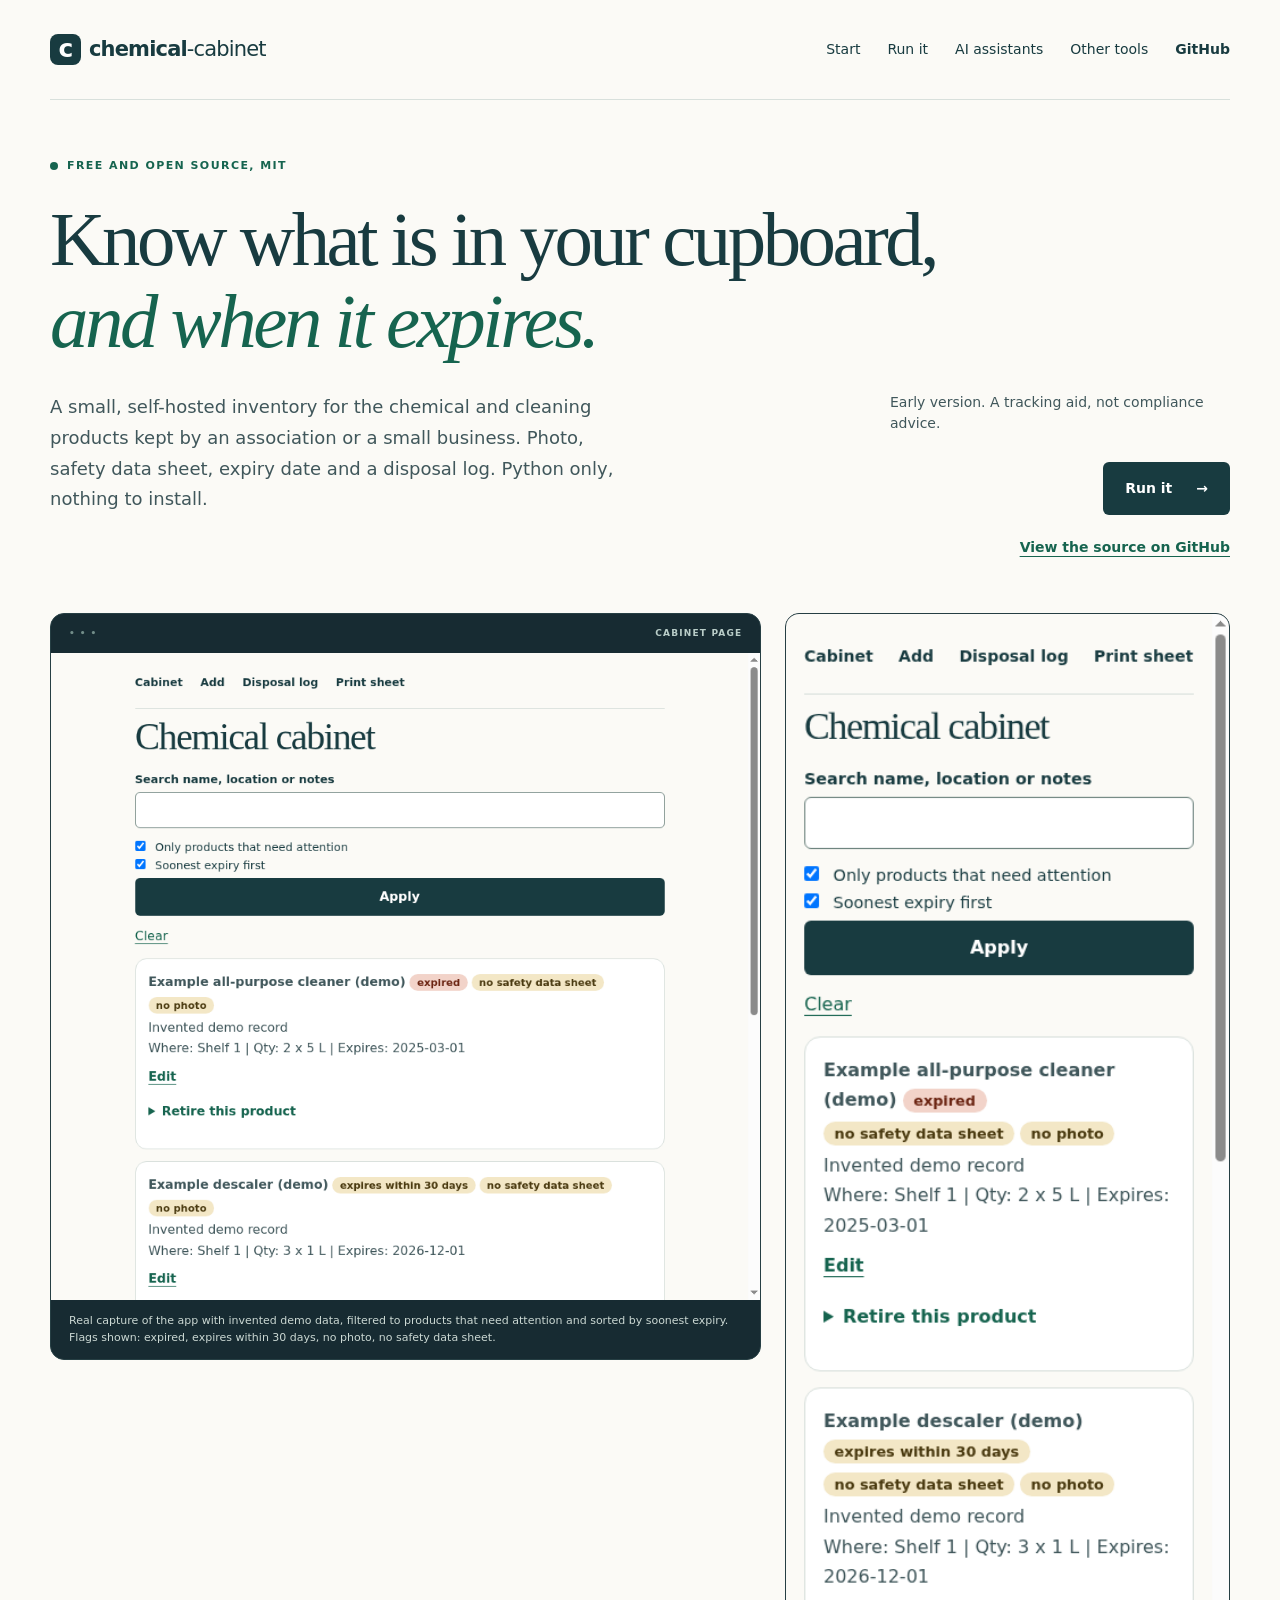
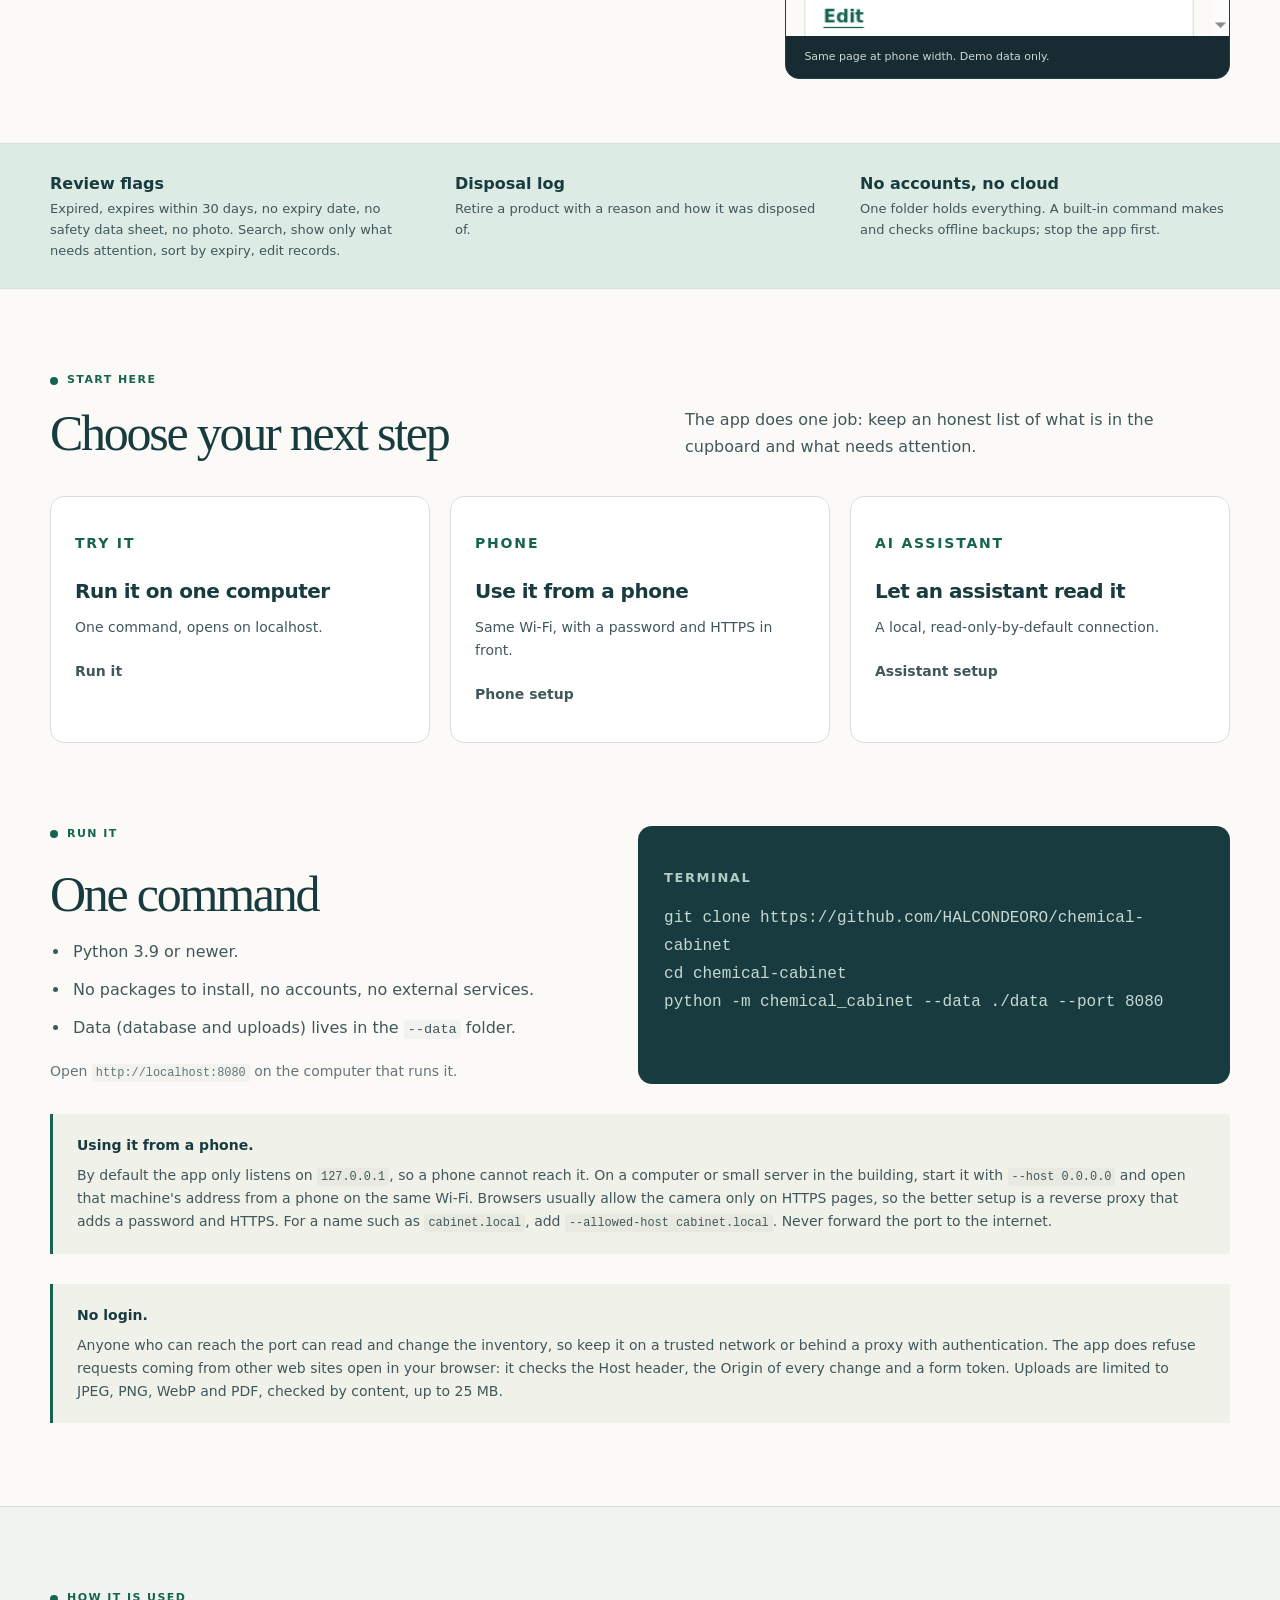
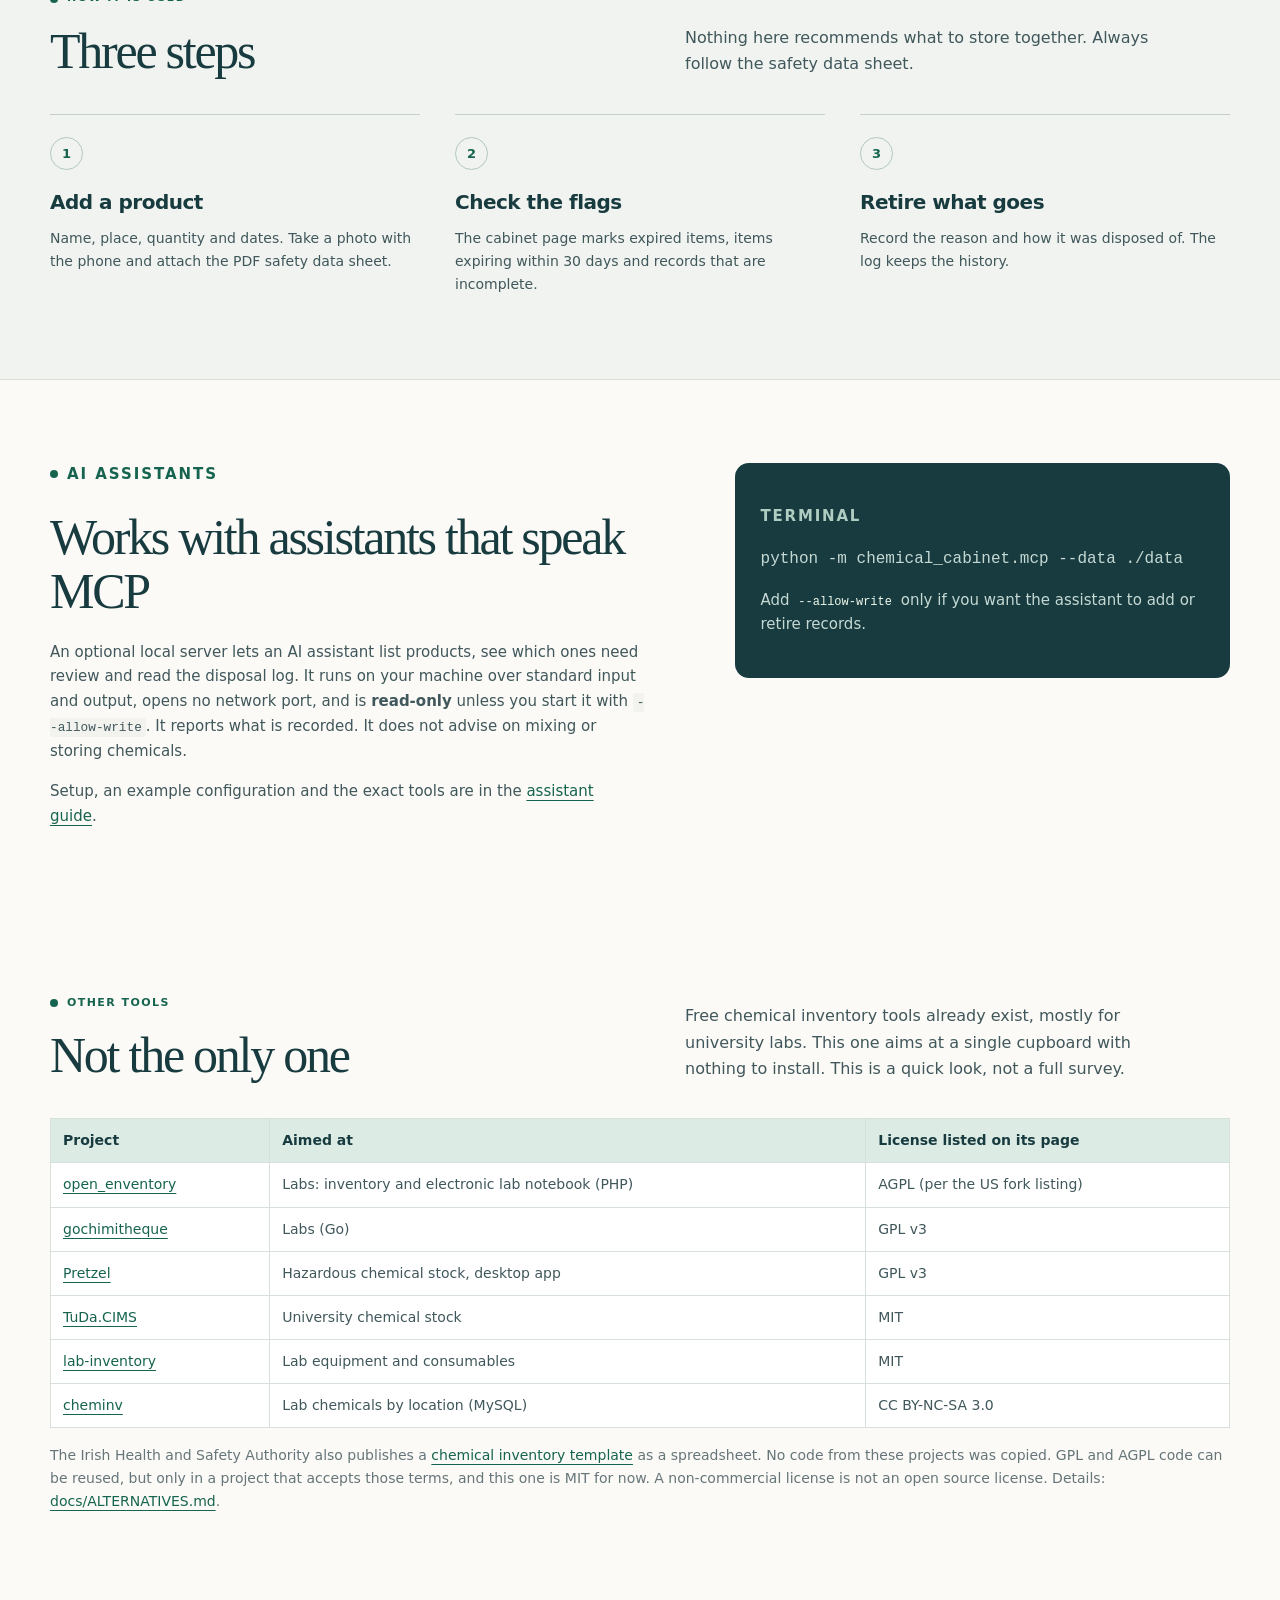
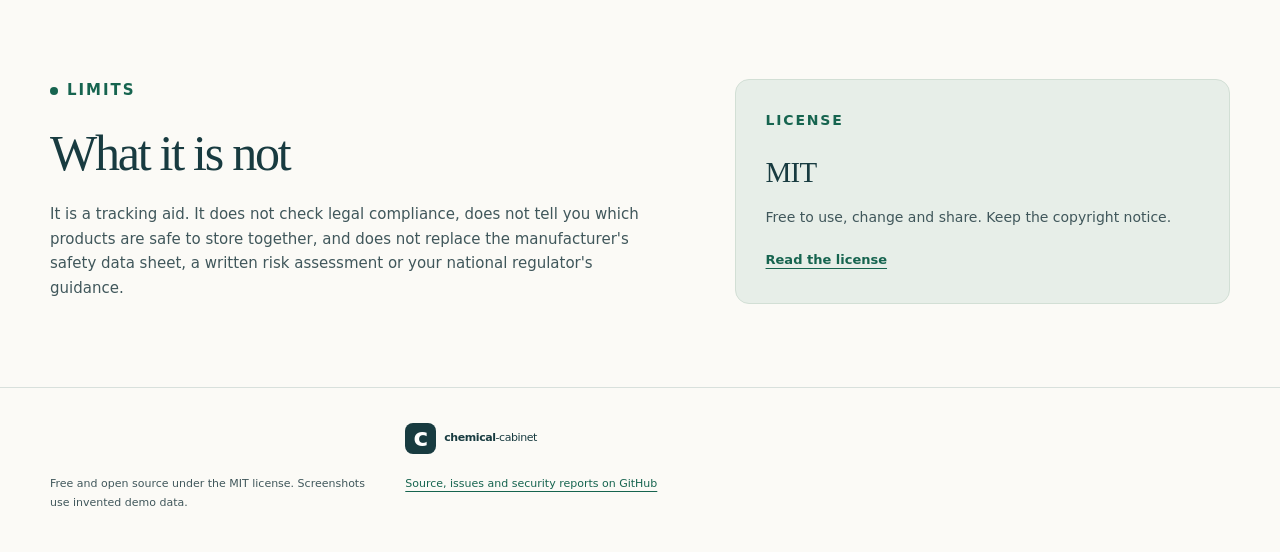
==== commit a4570d33: "Update the project site with current captures and features" ====
--- a/docs/index.html
+++ b/docs/index.html
@@ -28,16 +28,16 @@
 </div>
 </div>
 <div class="faces">
-<figure><div class="window-bar" style="display:flex;justify-content:space-between;padding:12px 18px;color:#b9cdc8;font-size:9px;letter-spacing:.13em;font-weight:650"><span style="letter-spacing:5px;color:#728d89">&bull;&bull;&bull;</span><span>CABINET PAGE</span></div><img src="assets/app-desktop.png" alt="The cabinet page in a desktop browser, listing three demo products with review flags"><figcaption>Real capture of the app with invented demo data. Flags shown: expired, expires within 30 days, no photo, no safety data sheet.</figcaption></figure>
+<figure><div class="window-bar" style="display:flex;justify-content:space-between;padding:12px 18px;color:#b9cdc8;font-size:9px;letter-spacing:.13em;font-weight:650"><span style="letter-spacing:5px;color:#728d89">&bull;&bull;&bull;</span><span>CABINET PAGE</span></div><img src="assets/app-desktop.png" alt="The cabinet page in a desktop browser, filtered to products that need attention and sorted by expiry, with review flags on each demo product"><figcaption>Real capture of the app with invented demo data, filtered to products that need attention and sorted by soonest expiry. Flags shown: expired, expires within 30 days, no photo, no safety data sheet.</figcaption></figure>
 <figure><img src="assets/app-mobile.png" alt="The cabinet page on a phone"><figcaption>Same page at phone width. Demo data only.</figcaption></figure>
 </div>
 </section>
 </main>
 </div>
 <div class="summary-band"><div class="wrap summary">
-<p><strong>Review flags</strong><span>Expired, expires within 30 days, no expiry date, no safety data sheet, no photo.</span></p>
+<p><strong>Review flags</strong><span>Expired, expires within 30 days, no expiry date, no safety data sheet, no photo. Search, show only what needs attention, sort by expiry, edit records.</span></p>
 <p><strong>Disposal log</strong><span>Retire a product with a reason and how it was disposed of.</span></p>
-<p><strong>No accounts, no cloud</strong><span>One folder holds everything. Copy it to back up.</span></p>
+<p><strong>No accounts, no cloud</strong><span>One folder holds everything. A built-in command makes and checks offline backups; stop the app first.</span></p>
 </div></div>
 <div class="wrap">
 <section class="section start-section" id="start">
